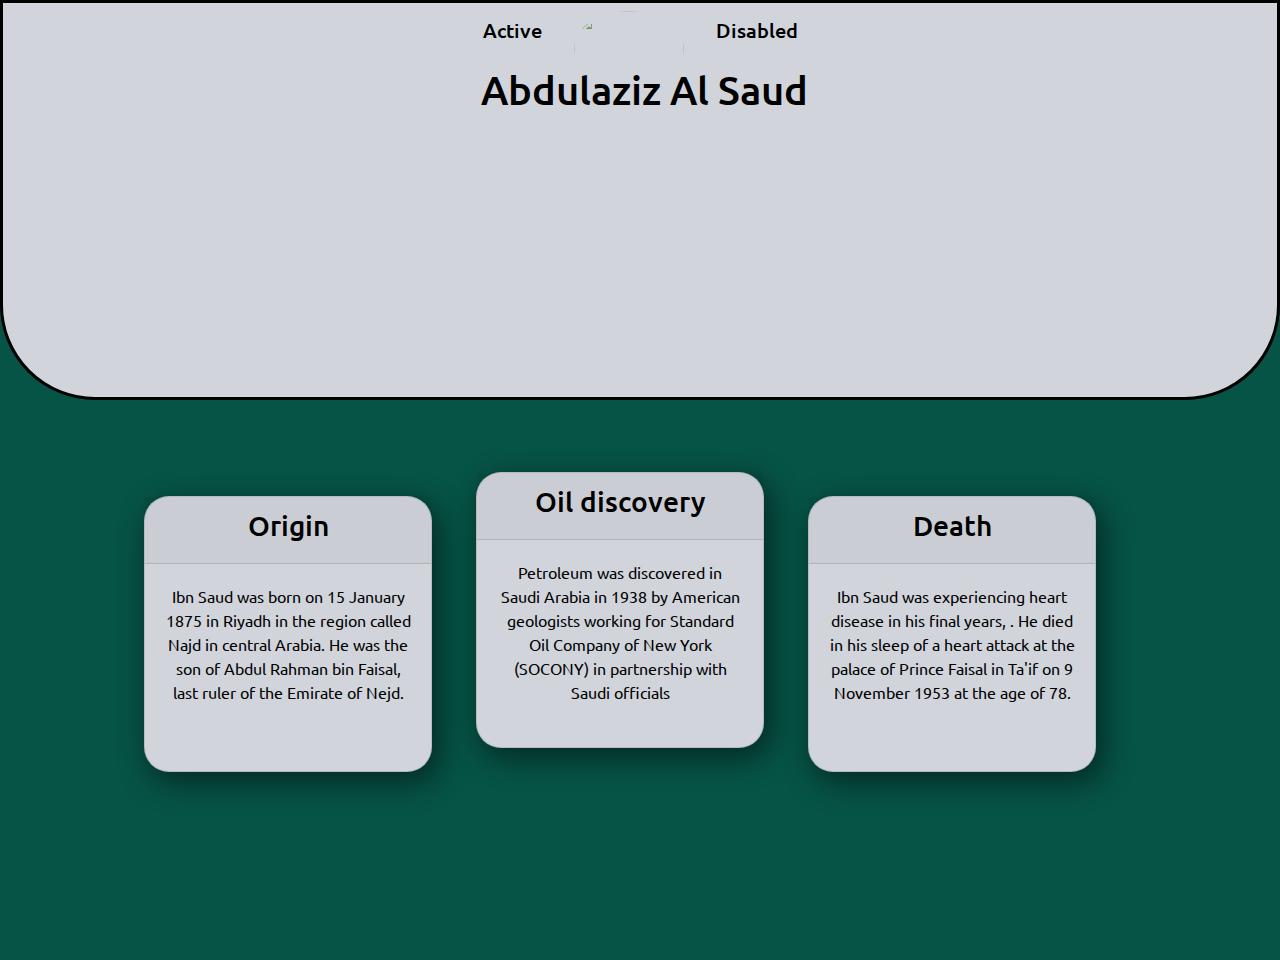
==== aziz.html @ 735bb783 "Add files via upload" ====
<!DOCTYPE html>
<html lang="en">
<head>
    <meta charset="UTF-8">
    <meta name="viewport" content="width=device-width, initial-scale=1.0">
    <title>King Abdulaziz</title>
    <link rel="stylesheet" href="https://stackpath.bootstrapcdn.com/bootstrap/4.5.2/css/bootstrap.min.css">
    <link rel="stylesheet" href="styles.css">
    <link href="https://fonts.googleapis.com/css2?family=Ubuntu:wght@500&display=swap" rel="stylesheet">
    <link href="https://fonts.googleapis.com/css2?family=Ubuntu:wght@300&display=swap" rel="stylesheet">


</head>
<body>
    
    

      <div class="header">
        <ul class="nav   justify-content-center">
          <li class="nav-item">
            <a class="nav-link lk" href="#"><h5>Active</h5> </a>
          </li>
          <li class="nav-item">
            <a class="nav-link" href="C:\Users\Mazwi\Desktop\group2\index.html"><img class="logo" src="../group2/addd.png" alt=""> </a>
          </li>
          
          <li class="nav-item">
            <a class="nav-link lk " href="#"> <h5>Disabled</h5> </a>
          </li>
        </ul>
         <div class="himg">   <h1 class="name" > <span><img class="aziz" src="C:\Users\Mazwi\Desktop\group2\tAziz2.png" alt=""></span>  Abdulaziz Al Saud</h1> </div>

      </div>
             
        
    
       <div class="container-fluid" >


         
        <div class="Who">
            
             

          <div class="card text-white smallcard mb-3" style="max-width: 18rem;  ">
            <div class="card-header"><h3>Origin</h3></div>
            <div class="card-body">
              
              <p class="card-text">Ibn Saud was born on 15 January 1875 in Riyadh in the region called Najd in central Arabia. He was the son of Abdul Rahman bin Faisal, last ruler of the Emirate of Nejd.</p>
            </div>
          </div>
          <div class="card text-white smallcard mb-3" style="max-width: 18rem;  ">
            <div class="card-header"><h3>Oil discovery </h3></div>
            <div class="card-body">
              
              <p class="card-text">Petroleum was discovered in Saudi Arabia in 1938 by American geologists working for Standard Oil Company of New York (SOCONY) in partnership with Saudi officials </p>
            </div>
          </div>
          <div class="card text-white smallcard mb-3 " style="max-width: 18rem;">
            <div class="card-header"><h3>Death</h3></div>
            <div class="card-body">
              
              <p class="card-text">Ibn Saud was experiencing heart disease in his final years, .  He died in his sleep of a heart attack at the palace of Prince Faisal in Ta'if on 9 November 1953 at the age of 78.</p>
            </div>
          </div>
           


        </div>



       </div>


     
    
</body>
</html>
---- styles.css ----
div { 
    -moz-box-sizing: border-box; 
    -webkit-box-sizing: border-box; 
     box-sizing: border-box; 
}


body{
    background-color: #065446;
    text-align: center;
    color:black;
    scroll-behavior: smooth;
    font-family: 'Ubuntu', sans-serif;

}
.logo{
    height: 75px;
    border-radius: 100%;
    width: 110px;
    margin-bottom: 20px;
}
.lk {
    padding-top: 15px;
}

.nav{
    height: 50px;
    
    
}
.bigCard{
    min-width: 30%;
    min-width: 671px;
}
.card{

background-color:  #d1d5db;
margin-left: auto;
margin-right: 40px;
margin-top: 8vh;
border-radius:25px;
transition: transform .2s;

max-height: 329px;

box-sizing: border-box;
display: inline-block;
box-shadow: 6px 9px 30px 2px rgba(0,0,0,0.49);
height: 276px;
}



.card:hover{
    animation-name: hoover;
    animation-duration: 2s;
    transform: scale(1.1);
    box-shadow: 6px 9px 30px 2px rgba(0,0,0,0.49); 
}

.btn{
    margin-top: 4vh;
}

@keyframes hoover {

0% {        }
100% {      box-shadow: 6px 9px 30px 2px rgba(0,0,0,0.49);     }

}

p{
    position: relative;
    font-family: 'Ubuntu', sans-serif;
    

    
}

.photo{
    height: 275px;
    width: 230px;
    border-radius: 25px;
}


.indexx{
    padding-left: 25px;
}



a{
    color: black;
    font-family: 'Ubuntu', sans-serif;
    font-size: 1rem;

}

.bg1{

   display: inline-block;
    height: 300px;
    width: 200px;
}
.wrapper{
    margin-left: auto;
    margin-right: auto;
}
.aziz{
    border-radius: 25px;
  width: 350px;
    margin-top: 5%; 
}

.Saud{
    width: 250px;
    margin-top: 3%;
    border-radius: 25px;
}

.par{
    font-size: 1.4rem;
    overflow: hidden;
   text-overflow: ellipsis;
   display: -webkit-box;
   -webkit-line-clamp: 2; /* number of lines to show */
   -webkit-box-orient: vertical;
   padding-top: 50px;
}

.container-fluid{
    
    
    
    
    height: 560px;
}
.title{
    padding-top: 100px;
}
.titleH2{
    margin-top: 5%;
}
.header{
    width: 100%;
    height: 400px;
    background-color: #d1d5db;
    display: inline-block;
    border-radius: 0 0 95px 95px; 
    border-style: solid;
    border-width: 3px;
    border-color:black;
}

.name{
    padding-top: 10px;
    font-family: 'Ubuntu', sans-serif;
}

.card-text, .card-header, .card-title {
    color: black;
    text-align: center;
}

.achi{
    text-align: center;
    color: white;
    margin-top: 5vh;
}
.view{
    color: white;
}

.slider{
    z-index: -1;
    
    height: 950px;
}

.sliderIMG{
    height: 950px;
   
}
.sliderIMG1{
    height: 950px;
}
.carousel-inner{
    width: 100%;
    height: 950px;

}

.info{
    width: 100%;
    height: 1000px;
    
    
}
.infographic{
    border-radius: 40px;
    margin-left: 1%;
    margin-top: 10%;
    margin-bottom: 14%;
    height: 375px;
    width: 450px;
}
.infographic1{
    border-radius: 40px;
    margin-left: 5%;
    margin-top: 0%;
    height: 450px;
    width: 550px;
}

.infographic2{
    border-radius: 40px;
    margin-left: 5%;
    margin-top: 0%;
    margin-bottom: 3%;
    height: 450px;
    width: 350px;
}
h2 {color: white;}

.slider-p{
    color: white;
    font-weight: 1000;
    letter-spacing: 1px;
    font-size: 1.3rem;
}
.middle {
    transition: .5s ease;
    opacity: 0;
    position: absolute;
    top: 50%;
    left: 50%;
    transform: translate(-50%, -50%);
    -ms-transform: translate(-50%, -50%);
    text-align: center;
    margin-top: 6%;
  }
  .slider:hover .sliderIMG {
    opacity: 0.3;
  }
  
  .slider:hover .middle {
    opacity: 1;
  }

@media only screen and (max-width: 750px) {
    .bigCard {
        max-width: 350px;
        margin-bottom: 10%;
        height: 200px;
        margin-right:auto ;
    }
    .photo{
        width: 130px;
        height: 199px;
        float: left;
    }
    body{
     font-size: 0.8rem;
    }
    
    .name{font-size: 1.5rem; }
    
    .col-md-4{
        height: 0;
    }
   
    h3{
        font-size: 0.8rem;
    }
    .aziz{
        width: 150px;
    }
    .Saud{
        width: 100px;
    }
    .smallcard{
        width: 12rem;
    }
    .container-fluid{
        padding: 0;
        margin-left: 25px;
    }
    .header{
        height: 275px;
    }
    .indexx{
        font-size: 0.72rem;
        padding-left: 125px;
    }
    a{
        padding-bottom: 20px;
    }
    .btn {
        margin-top: 2vh;
        margin-left: 15vh;
        height: 5vh;
        
     }
   }



  /* box-shadow: 3px 14px 125px 12px rgba(0,0,0,0.87);
  box-shadow: 6px 9px 30px 2px rgba(0,0,0,0.49); */
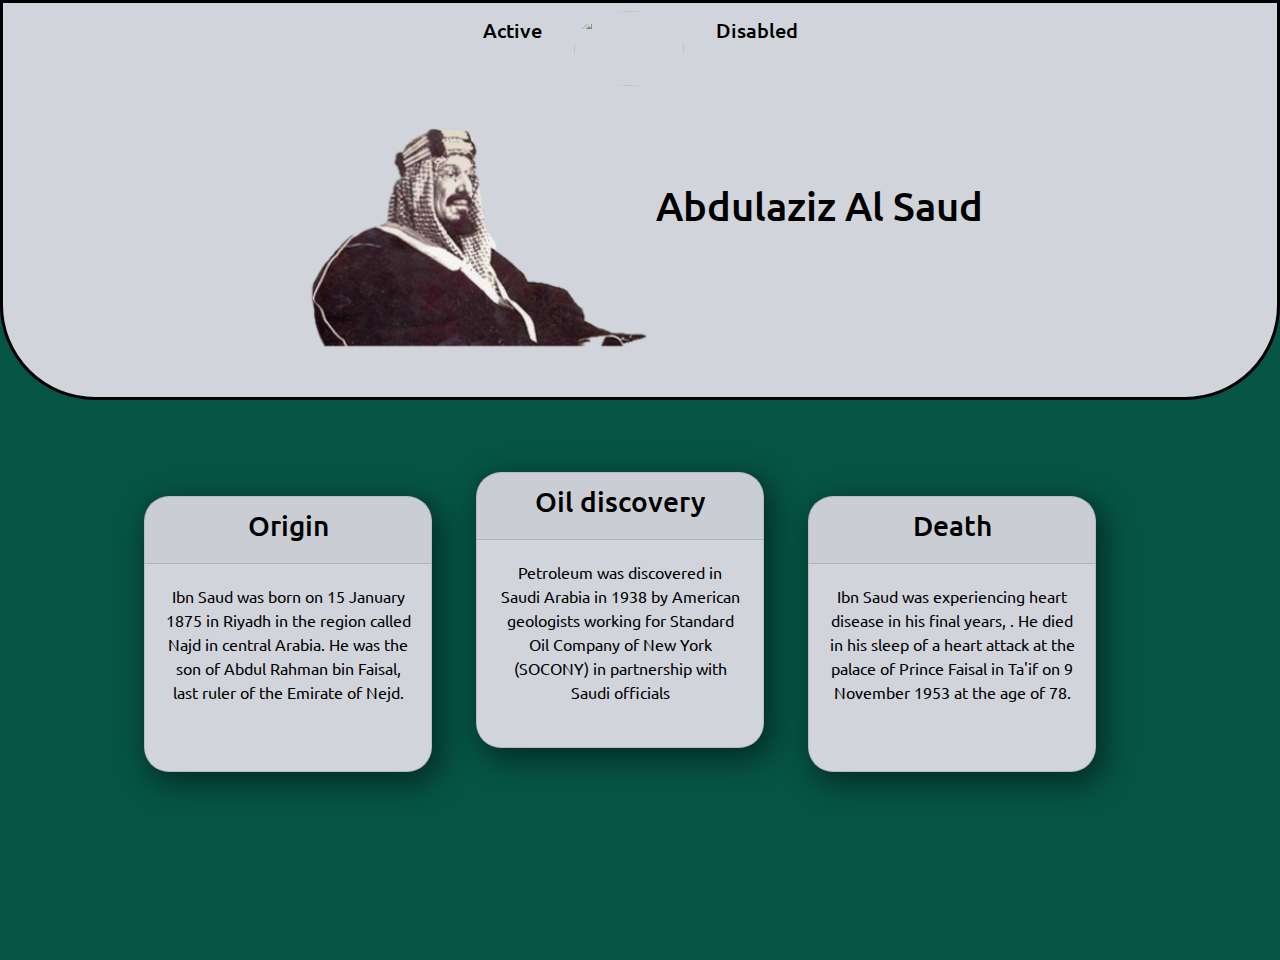
==== commit 99c8d89f: "Update aziz.html" ====
--- a/aziz.html
+++ b/aziz.html
@@ -28,7 +28,7 @@
             <a class="nav-link lk " href="#"> <h5>Disabled</h5> </a>
           </li>
         </ul>
-         <div class="himg">   <h1 class="name" > <span><img class="aziz" src="C:\Users\Mazwi\Desktop\group2\tAziz2.png" alt=""></span>  Abdulaziz Al Saud</h1> </div>
+         <div class="himg">   <h1 class="name" > <span><img class="aziz" src="tAziz2.png" alt=""></span>  Abdulaziz Al Saud</h1> </div>
 
       </div>
              
@@ -76,4 +76,4 @@
      
     
 </body>
-</html>+</html>
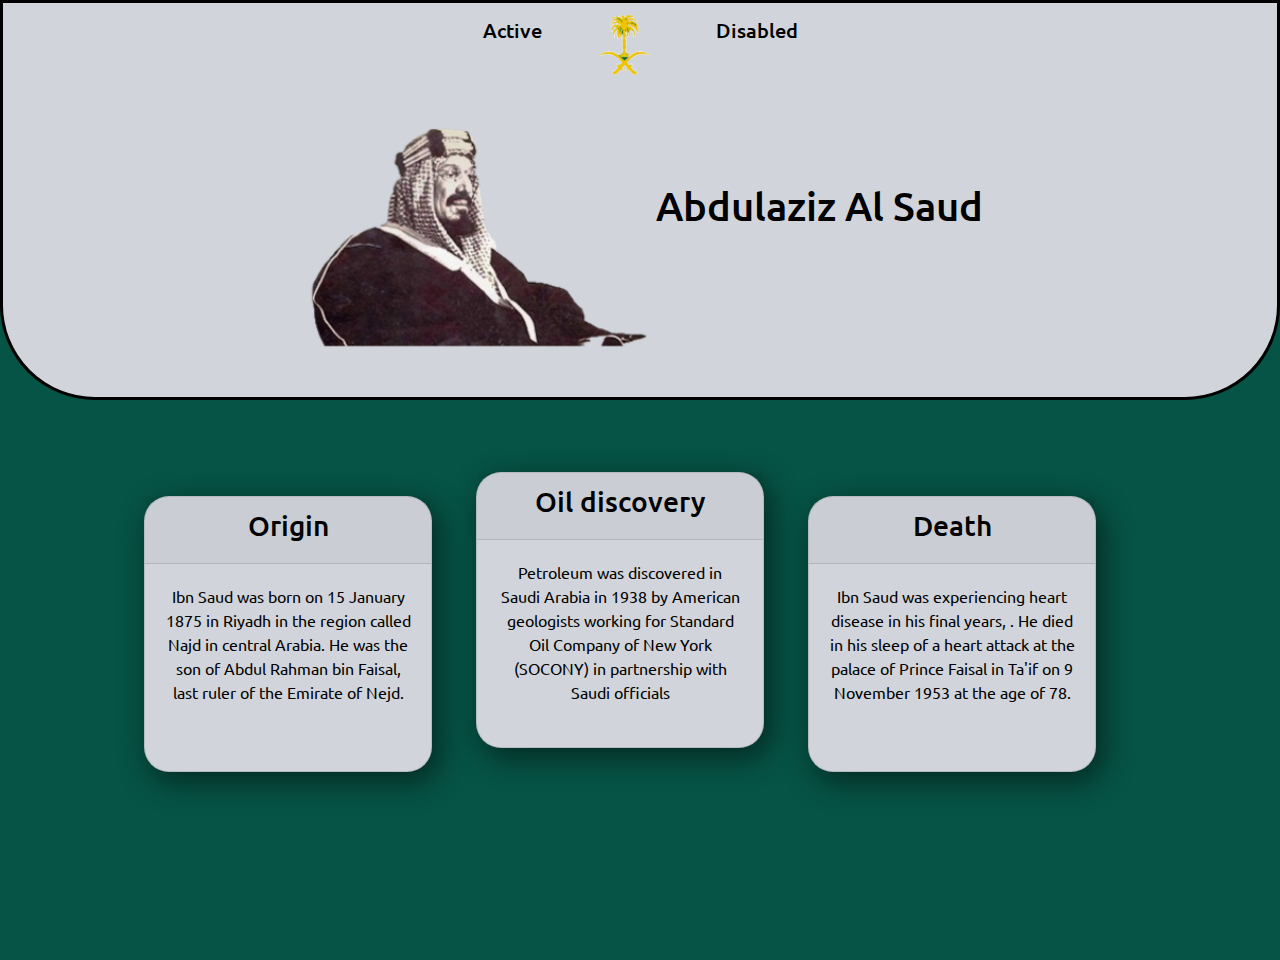
==== commit 35bae846: "Update aziz.html" ====
--- a/aziz.html
+++ b/aziz.html
@@ -21,7 +21,7 @@
             <a class="nav-link lk" href="#"><h5>Active</h5> </a>
           </li>
           <li class="nav-item">
-            <a class="nav-link" href="C:\Users\Mazwi\Desktop\group2\index.html"><img class="logo" src="../group2/addd.png" alt=""> </a>
+            <a class="nav-link" href="index.html"><img class="logo" src="addd.png" alt=""> </a>
           </li>
           
           <li class="nav-item">
